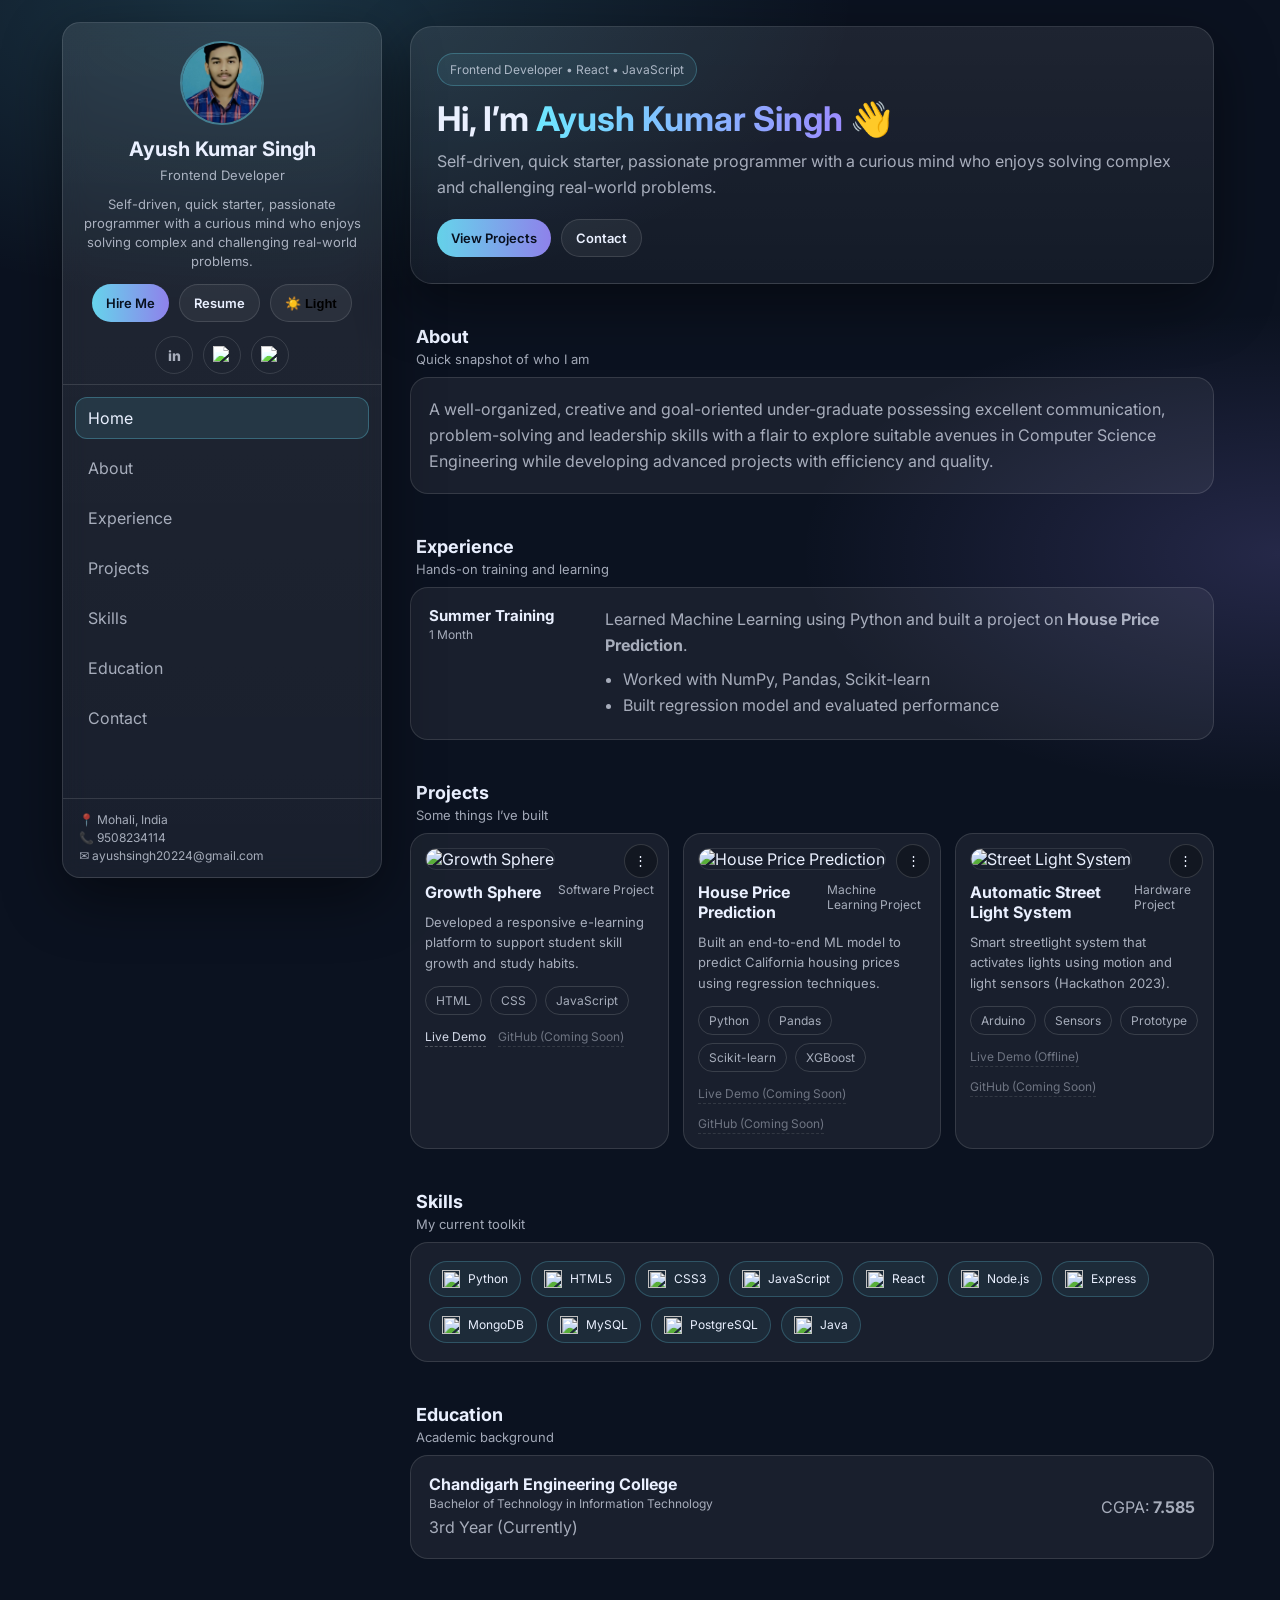
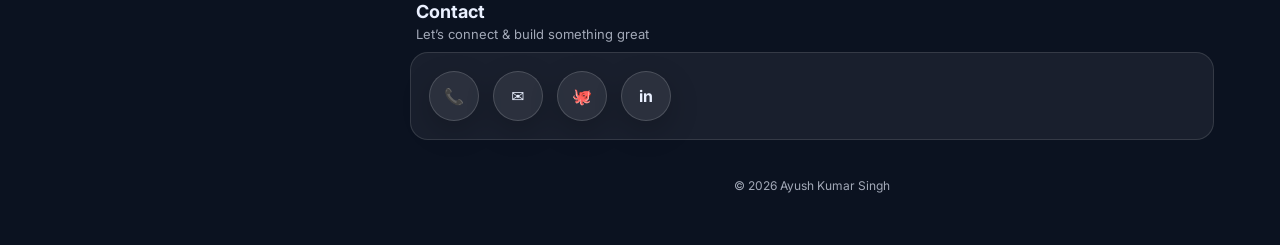
==== index.html @ 9d60606b "updated index.html" ====
<!DOCTYPE html>
<html lang="en">
<head>
  <meta charset="UTF-8" />
  <meta name="viewport" content="width=device-width, initial-scale=1.0" />
  <title>Ayush Kumar Singh | Frontend Developer</title>

  <link rel="preconnect" href="https://fonts.googleapis.com">
  <link rel="preconnect" href="https://fonts.gstatic.com" crossorigin>
  <link href="https://fonts.googleapis.com/css2?family=Inter:wght@300;400;500;600;700&display=swap" rel="stylesheet">

  <link rel="stylesheet" href="style.css" />
</head>

<body>
  <header class="mobile-header">
    <div class="mobile-left">
      <div class="mobile-avatar"></div>
      <div class="mobile-title">
        <h3>Ayush Kumar Singh</h3>
        <p>Frontend Developer</p>
      </div>
    </div>
    <button class="menu-btn" id="menuBtn">☰</button>
  </header>

  <div class="layout">
    <aside class="sidebar" id="sidebar">
      <div class="sidebar-top">
        <div class="avatar-wrap">
          <img src="assets/profile.png" alt="Ayush" class="avatar"
            onerror="this.style.display='none'; document.querySelector('.avatar-fallback').style.display='flex';" />
          <div class="avatar-fallback">AK</div>
        </div>

        <h1 class="name">Ayush Kumar Singh</h1>
        <p class="role">Frontend Developer</p>

        <p class="intro">
          Self-driven, quick starter, passionate programmer with a curious mind who enjoys solving
          complex and challenging real-world problems.
        </p>

        <div class="btn-row">
          <a class="btn primary" href="#contact">Hire Me</a>
          <a class="btn ghost" href="assets/resume.pdf" target="_blank">Resume</a>
          <button class="btn ghost" id="themeToggle" type="button">🌙 Dark</button>
        </div>

        <div class="socials">
          <a href="https://www.linkedin.com/in/ayush-kumar-singh-a9176a29b/" target="_blank" class="social icon" title="LinkedIn">
            in
          </a>
          <a href="https://github.com/Ayush-Kumar-Singh-a" target="_blank" class="social icon" title="GitHub">
            <img src="https://cdn.simpleicons.org/github" alt="GitHub">
          </a>
          <a href="https://leetcode.com/u/PcvO9Ce8J3/" target="_blank" class="social icon" title="LeetCode">
            <img src="https://cdn.simpleicons.org/leetcode" alt="LeetCode">
          </a>
        </div>
      </div>

      <nav class="nav">
        <a href="#home" class="nav-link active">Home</a>
        <a href="#about" class="nav-link">About</a>
        <a href="#experience" class="nav-link">Experience</a>
        <a href="#projects" class="nav-link">Projects</a>
        <a href="#skills" class="nav-link">Skills</a>
        <a href="#education" class="nav-link">Education</a>
        <a href="#contact" class="nav-link">Contact</a>

      </nav>

      <div class="sidebar-bottom">
        <p class="small">
          📍 Mohali, India<br />
          📞 9508234114<br />
          ✉️ ayushsingh20224@gmail.com
        </p>
      </div>
    </aside>

    <main class="main">

      <section class="section hero" id="home">
        <div class="hero-card reveal">
          <p class="chip">Frontend Developer • React • JavaScript</p>
          <h2>
            Hi, I’m <span>Ayush Kumar Singh</span> 👋
          </h2>

          <p class="hero-text">
            Self-driven, quick starter, passionate programmer with a curious mind who enjoys solving
            complex and challenging real-world problems.
          </p>

          <div class="hero-actions">
            <a class="btn primary" href="#projects">View Projects</a>
            <a class="btn ghost" href="#contact">Contact</a>
          </div>
        </div>
      </section>

      <section class="section" id="about">
        <div class="section-head">
          <h3>About</h3>
          <p>Quick snapshot of who I am</p>
        </div>

        <div class="card">
          <p>
            A well-organized, creative and goal-oriented under-graduate possessing excellent
            communication, problem-solving and leadership skills with a flair to explore suitable avenues in
            Computer Science Engineering while developing advanced projects with efficiency and quality.
          </p>
        </div>
      </section>

      <section class="section" id="experience">
        <div class="section-head">
          <h3>Experience</h3>
          <p>Hands-on training and learning</p>
        </div>

        <div class="card timeline">
          <div class="timeline-item">
            <div class="timeline-left">
              <h4>Summer Training</h4>
              <p class="muted">1 Month</p>
            </div>
            <div class="timeline-right">
              <p>
                Learned Machine Learning using Python and built a project on
                <b>House Price Prediction</b>.
              </p>
              <ul>
                <li>Worked with NumPy, Pandas, Scikit-learn</li>
                <li>Built regression model and evaluated performance</li>
              </ul>
            </div>
          </div>
        </div>
      </section>

      <section class="section" id="projects">
        <div class="section-head">
          <h3>Projects</h3>
          <p>Some things I’ve built</p>
        </div>

        <div class="grid">

          <div class="project-card" onclick="openProjectModal(0)">
            <img class="project-img" src="https://images.unsplash.com/photo-1522202176988-66273c2fd55f?auto=format&fit=crop&w=1400&q=60" alt="Growth Sphere">

            <div class="project-top">
              <h4>Growth Sphere</h4>
              <p class="muted">Software Project</p>
            </div>

            <p class="desc">
              Developed a responsive e-learning platform to support student skill growth and study habits.
            </p>

            <div class="tags">
              <span class="tag">HTML</span>
              <span class="tag">CSS</span>
              <span class="tag">JavaScript</span>
            </div>

            <div class="project-links">
              <a class="link" href="https://fluffy-starlight-59cfc6.netlify.app/" target="_blank" onclick="event.stopPropagation()">Live Demo</a>
              <span class="link disabled">GitHub (Coming Soon)</span>
            </div>

            <button class="dots-btn" onclick="event.stopPropagation(); openProjectModal(0)">⋮</button>
          </div>

          <div class="project-card" onclick="openProjectModal(1)">
            <img class="project-img" src="https://images.unsplash.com/photo-1555949963-aa79dcee981c?auto=format&fit=crop&w=1400&q=60" alt="House Price Prediction">

            <div class="project-top">
              <h4>House Price Prediction</h4>
              <p class="muted">Machine Learning Project</p>
            </div>

            <p class="desc">
              Built an end-to-end ML model to predict California housing prices using regression techniques.
            </p>

            <div class="tags">
              <span class="tag">Python</span>
              <span class="tag">Pandas</span>
              <span class="tag">Scikit-learn</span>
              <span class="tag">XGBoost</span>
            </div>

            <div class="project-links">
              <span class="link disabled">Live Demo (Coming Soon)</span>
              <span class="link disabled">GitHub (Coming Soon)</span>
            </div>

            <button class="dots-btn" onclick="event.stopPropagation(); openProjectModal(1)">⋮</button>
          </div>

          <div class="project-card" onclick="openProjectModal(2)">
            <img class="project-img" src="https://images.unsplash.com/photo-1518770660439-4636190af475?auto=format&fit=crop&w=1400&q=60" alt="Street Light System">

            <div class="project-top">
              <h4>Automatic Street Light System</h4>
              <p class="muted">Hardware Project</p>
            </div>

            <p class="desc">
              Smart streetlight system that activates lights using motion and light sensors (Hackathon 2023).
            </p>

            <div class="tags">
              <span class="tag">Arduino</span>
              <span class="tag">Sensors</span>
              <span class="tag">Prototype</span>
            </div>

            <div class="project-links">
              <span class="link disabled">Live Demo (Offline)</span>
              <span class="link disabled">GitHub (Coming Soon)</span>
            </div>

            <button class="dots-btn" onclick="event.stopPropagation(); openProjectModal(2)">⋮</button>
          </div>

        </div>
      </section>

      <section class="section" id="skills">
        <div class="section-head">
          <h3>Skills</h3>
          <p>My current toolkit</p>
        </div>

        <div class="card">
          <div class="skills">
            <span class="skill"><img src="https://cdn.simpleicons.org/python" alt=""> Python</span>
            <span class="skill"><img src="https://cdn.simpleicons.org/html5" alt=""> HTML5</span>
            <span class="skill"><img src="https://cdn.simpleicons.org/css3" alt=""> CSS3</span>
            <span class="skill"><img src="https://cdn.simpleicons.org/javascript" alt=""> JavaScript</span>
            <span class="skill"><img src="https://cdn.simpleicons.org/react" alt=""> React</span>
            <span class="skill"><img src="https://cdn.simpleicons.org/nodedotjs" alt=""> Node.js</span>
            <span class="skill"><img src="https://cdn.simpleicons.org/express" alt=""> Express</span>
            <span class="skill"><img src="https://cdn.simpleicons.org/mongodb" alt=""> MongoDB</span>
            <span class="skill"><img src="https://cdn.simpleicons.org/mysql" alt=""> MySQL</span>
            <span class="skill"><img src="https://cdn.simpleicons.org/postgresql" alt=""> PostgreSQL</span>
            <span class="skill"><img src="https://cdn.simpleicons.org/openjdk" alt=""> Java</span>
          </div>
        </div>
      </section>

      <section class="section" id="education">
        <div class="section-head">
          <h3>Education</h3>
          <p>Academic background</p>
        </div>

        <div class="card edu">
          <div>
            <h4>Chandigarh Engineering College</h4>
            <p class="muted">Bachelor of Technology in Information Technology</p>
            <p>3rd Year (Currently)</p>
          </div>
          <div class="edu-right">
            <p class="cgpa">CGPA: <b>7.585</b></p>
          </div>
        </div>
      </section>

      <section class="section" id="contact">
        <div class="section-head">
          <h3>Contact</h3>
          <p>Let’s connect & build something great</p>
        </div>

        <div class="card">
          <div class="contact-icons">
            <a class="contact-icon" href="tel:9508234114">
              📞 <span class="tip">Call Ayush</span>
            </a>

            <a class="contact-icon" href="mailto:ayushsingh20224@gmail.com">
              ✉️ <span class="tip">Mail Ayush</span>
            </a>

            <a class="contact-icon" href="https://github.com/Ayush-Kumar-Singh-a" target="_blank">
              🐙 <span class="tip">GitHub</span>
            </a>

            <a class="contact-icon" href="https://www.linkedin.com/in/ayush-kumar-singh-a9176a29b/" target="_blank">
              in <span class="tip">LinkedIn</span>
            </a>
          </div>
        </div>
      </section>


      <footer class="footer">
        <p>© <span id="year"></span> Ayush Kumar Singh </p>
      </footer>
    </main>
  </div>

  <div class="modal-backdrop" id="modalBackdrop" onclick="closeProjectModal()">
    <div class="modal-box" onclick="event.stopPropagation()">
      <button class="modal-close" onclick="closeProjectModal()">✕</button>
      <h2 id="modalTitle">Project</h2>
      <p id="modalDesc"></p>

      <div class="modal-links">
        <a class="btn primary" id="modalLive" target="_blank">Live</a>
        <a class="btn ghost" id="modalGit" target="_blank">GitHub</a>
      </div>
    </div>
  </div>

  <div class="overlay" id="overlay"></div>

  <script src="script.js"></script>
</body>
</html>
---- style.css ----
:root{
  --bg: #0b1220;
  --card: rgba(255, 255, 255, 0.06);
  --card2: rgba(255, 255, 255, 0.09);
  --text: #eaf0ff;
  --muted: rgba(234, 240, 255, 0.68);
  --accent: #6ee7ff;
  --accent2: #9b8cff;
  --border: rgba(255, 255, 255, 0.12);
  --shadow: 0 20px 60px rgba(0,0,0,0.45);
  --radius: 18px;
}

*{ margin:0; padding:0; box-sizing:border-box; }
html{ scroll-behavior:smooth; }
body{
  font-family: "Inter", system-ui, -apple-system, Segoe UI, Roboto, Arial;
  background: radial-gradient(1000px 500px at 20% 0%, rgba(110,231,255,0.16), transparent 60%),
              radial-gradient(800px 400px at 100% 30%, rgba(155,140,255,0.18), transparent 60%),
              var(--bg);
  color: var(--text);
  min-height: 100vh;
  overflow-x: hidden;
}

a{ color: inherit; text-decoration:none; }
ul{ padding-left: 18px; margin-top: 10px; }
li{ margin: 6px 0; color: var(--muted); }

.layout{
  display:flex;
  gap: 24px;
  padding: 22px;
  max-width: 1200px;
  margin: 0 auto;
}

/* Sidebar */
.sidebar{
  width: 320px;
  position: sticky;
  top: 22px;
  height: calc(100vh - 44px);
  border: 1px solid var(--border);
  background: linear-gradient(180deg, var(--card2), var(--card));
  backdrop-filter: blur(12px);
  border-radius: var(--radius);
  box-shadow: var(--shadow);
  display:flex;
  flex-direction: column;
  overflow: hidden;
}

.sidebar-top{
  padding: 18px 18px 10px;
  border-bottom: 1px solid var(--border);
  flex-shrink: 0;
}

.avatar-wrap{
  display:flex;
  align-items:center;
  justify-content:center;
  margin-bottom: 12px;
}

.avatar{
  width: 84px;
  height: 84px;
  border-radius: 999px;
  object-fit: cover;
  border: 2px solid rgba(110,231,255,0.4);
}

.avatar-fallback{
  width: 84px;
  height: 84px;
  border-radius: 999px;
  background: rgba(110,231,255,0.14);
  border: 2px solid rgba(110,231,255,0.35);
  display:none;
  align-items:center;
  justify-content:center;
  font-weight:700;
  letter-spacing:1px;
}

.name{
  font-size: 20px;
  text-align:center;
  margin-top: 6px;
}

.role{
  text-align:center;
  margin-top: 6px;
  color: var(--muted);
  font-size: 13px;
}

.intro{
  margin-top: 12px;
  color: var(--muted);
  font-size: 13px;
  line-height: 1.45;
  text-align:center;
}

.btn-row{
  display:flex;
  gap: 10px;
  margin-top: 14px;
  justify-content:center;
}

.btn{
  padding: 10px 14px;
  border-radius: 999px;
  border: 1px solid var(--border);
  font-size: 13px;
  font-weight: 600;
  transition: 0.25s ease;
  display: inline-flex;
  align-items: center;
  justify-content: center;
}

.btn.primary{
  background: linear-gradient(90deg, rgba(110,231,255,0.9), rgba(155,140,255,0.9));
  color: #08101f;
  border: none;
}

.btn.ghost{
  background: rgba(255,255,255,0.06);
}

.btn:hover{
  transform: translateY(-2px);
  filter: brightness(1.04);
}

.socials{
  display:flex;
  gap: 10px;
  justify-content:center;
  margin-top: 14px;
  flex-wrap: wrap;
}

.social{
  padding: 6px 10px;
  border: 1px solid var(--border);
  border-radius: 999px;
  font-size: 12px;
  color: var(--muted);
}

.social.icon{
  width: 38px;
  height: 38px;
  padding: 0;
  display:flex;
  align-items:center;
  justify-content:center;
}

.social.icon img{
  width: 18px;
  height: 18px;
  filter: brightness(1.2);
}

/* ✅ Sidebar nav scroll */
.nav{
  padding: 12px;
  display:flex;
  flex-direction: column;
  gap: 8px;
  overflow-y: auto;
  flex: 1;
}

.nav::-webkit-scrollbar{ width: 6px; }
.nav::-webkit-scrollbar-thumb{
  background: rgba(255,255,255,0.12);
  border-radius: 10px;
}

.nav-link{
  padding: 10px 12px;
  border-radius: 12px;
  color: var(--muted);
  border: 1px solid transparent;
  transition: 0.25s ease;
}

.nav-link:hover{
  background: rgba(255,255,255,0.06);
  border-color: rgba(255,255,255,0.10);
  color: var(--text);
}

.nav-link.active{
  background: rgba(110,231,255,0.10);
  border-color: rgba(110,231,255,0.28);
  color: var(--text);
}

.sidebar-bottom{
  padding: 12px 16px;
  border-top: 1px solid var(--border);
  flex-shrink: 0;
}

.small{
  font-size: 12px;
  color: var(--muted);
  line-height: 1.5;
}

.main{
  flex: 1;
  display:flex;
  flex-direction: column;
  gap: 16px;
}

.section{
  padding: 4px;
}

/* Hero */
.hero-card{
  border: 1px solid var(--border);
  background: linear-gradient(180deg, rgba(255,255,255,0.08), rgba(255,255,255,0.04));
  border-radius: 22px;
  padding: 26px;
  box-shadow: var(--shadow);
}

.chip{
  display:inline-flex;
  padding: 8px 12px;
  border-radius: 999px;
  border: 1px solid rgba(110,231,255,0.25);
  background: rgba(110,231,255,0.08);
  color: var(--muted);
  font-size: 12px;
}

.hero-card h2{
  margin-top: 14px;
  font-size: 34px;
  line-height: 1.1;
}

.hero-card h2 span{
  background: linear-gradient(90deg, var(--accent), var(--accent2));
  -webkit-background-clip: text;
  background-clip: text;
  color: transparent;
}

.hero-text{
  margin-top: 12px;
  color: var(--muted);
  line-height: 1.6;
  max-width: 760px;
}

.hero-actions{
  display:flex;
  gap: 10px;
  margin-top: 18px;
  flex-wrap: wrap;
}

/* Section head */
.section-head{
  margin: 18px 6px 10px;
}

.section-head h3{
  font-size: 18px;
}

.section-head p{
  margin-top: 4px;
  color: var(--muted);
  font-size: 13px;
}

.card{
  border: 1px solid var(--border);
  background: rgba(255,255,255,0.06);
  border-radius: var(--radius);
  padding: 18px;
}

.card p{
  color: var(--muted);
  line-height: 1.65;
}

/* Experience */
.timeline-item{
  display:flex;
  gap: 16px;
}

.timeline-left{
  min-width: 160px;
}

.timeline-left h4{
  font-size: 15px;
}

.timeline-right p{
  color: var(--muted);
}

/* Projects */
.grid{
  display:grid;
  grid-template-columns: repeat(3, 1fr);
  gap: 14px;
}

.project-card{
  border: 1px solid var(--border);
  background: rgba(255,255,255,0.06);
  border-radius: var(--radius);
  padding: 14px;
  transition: 0.25s ease;
  cursor: pointer;
  position: relative;
}

.project-card:hover{
  transform: translateY(-4px);
  background: rgba(255,255,255,0.08);
}

.project-img{
  width: 100%;
  height: 150px;
  object-fit: cover;
  border-radius: 14px;
  margin-bottom: 12px;
  border: 1px solid rgba(255,255,255,0.10);
}

.project-top{
  display:flex;
  justify-content: space-between;
  align-items: flex-start;
  gap: 12px;
}

.project-card h4{
  font-size: 16px;
}

.muted{
  color: var(--muted);
  font-size: 12px;
}

.desc{
  margin-top: 10px;
  color: var(--muted);
  line-height: 1.6;
  font-size: 13px;
}

.tags{
  display:flex;
  flex-wrap: wrap;
  gap: 8px;
  margin-top: 12px;
}

.tag{
  padding: 6px 10px;
  border-radius: 999px;
  border: 1px solid rgba(255,255,255,0.14);
  font-size: 12px;
  color: var(--muted);
}

.project-links{
  margin-top: 14px;
  display:flex;
  gap: 12px;
  flex-wrap: wrap;
}

.link{
  font-size: 12px;
  color: var(--text);
  opacity: 0.9;
  border-bottom: 1px dashed rgba(255,255,255,0.25);
  padding-bottom: 2px;
}

.link.disabled{
  color: rgba(234,240,255,0.45);
  border-bottom: 1px dashed rgba(255,255,255,0.12);
  cursor: not-allowed;
}

.dots-btn{
  position: absolute;
  top: 10px;
  right: 10px;
  width: 34px;
  height: 34px;
  border-radius: 999px;
  border: 1px solid rgba(255,255,255,0.14);
  background: rgba(0,0,0,0.25);
  color: var(--text);
  cursor: pointer;
  display:flex;
  align-items:center;
  justify-content:center;
}

/* Skills */
.skills{
  display:flex;
  flex-wrap: wrap;
  gap: 10px;
}

.skill{
  padding: 8px 12px;
  border-radius: 999px;
  border: 1px solid rgba(110,231,255,0.22);
  background: rgba(110,231,255,0.06);
  color: var(--text);
  font-size: 12px;
  display:inline-flex;
  align-items:center;
  gap: 8px;
}

.skill img{
  width: 18px;
  height: 18px;
}

/* Education */
.edu{
  display:flex;
  justify-content: space-between;
  gap: 16px;
  align-items:center;
}

.cgpa{
  color: var(--muted);
}

/* Contact tooltips */
.contact-icons{
  display:flex;
  gap: 14px;
  flex-wrap: wrap;
}

.contact-icon{
  width: 50px;
  height: 50px;
  border-radius: 999px;
  border: 1px solid rgba(255,255,255,0.16);
  background: rgba(255,255,255,0.08);
  display:flex;
  align-items:center;
  justify-content:center;
  position: relative;
  box-shadow: 0 10px 30px rgba(0,0,0,0.20);
  transition: 0.25s ease;
  font-weight: 700;
}

.contact-icon:hover{
  transform: translateY(-4px);
}

.tip{
  position:absolute;
  bottom: -38px;
  left: 50%;
  transform: translateX(-50%);
  background: rgba(0,0,0,0.8);
  color: #fff;
  font-size: 12px;
  padding: 6px 10px;
  border-radius: 999px;
  opacity: 0;
  pointer-events:none;
  transition: 0.25s ease;
  white-space: nowrap;
}

.contact-icon:hover .tip{
  opacity: 1;
}

.footer{
  padding: 18px 6px 30px;
  text-align:center;
  color: var(--muted);
  font-size: 12px;
}

/* Modal */
.modal-backdrop{
  position: fixed;
  inset: 0;
  background: rgba(0,0,0,0.55);
  display:none;
  align-items: center;
  justify-content: center;
  z-index: 999;
}

.modal-backdrop.show{
  display:flex;
}

.modal-box{
  width: min(520px, 92vw);
  background: rgba(255,255,255,0.97);
  border-radius: 12px;
  padding: 22px;
  position: relative;
  animation: pop 0.22s ease;
  color: #111;
}

@keyframes pop{
  from{ transform: translateY(14px) scale(0.98); opacity: 0; }
  to{ transform: translateY(0) scale(1); opacity: 1; }
}

.modal-close{
  position:absolute;
  top: 10px;
  right: 10px;
  border:none;
  background: transparent;
  font-size: 20px;
  cursor:pointer;
}

.modal-links{
  margin-top: 14px;
  display:flex;
  gap: 10px;
}

/* Mobile */
.overlay{ display:none; }
.mobile-header{ display:none; }

.menu-btn{
  background: rgba(255,255,255,0.08);
  border: 1px solid var(--border);
  color: var(--text);
  padding: 10px 12px;
  border-radius: 12px;
  font-size: 16px;
}

@media (max-width: 980px){
  .grid{
    grid-template-columns: 1fr;
  }
}

@media (max-width: 860px){
  .layout{
    padding-top: 72px;
  }

  .mobile-header{
    position: fixed;
    top: 14px;
    left: 14px;
    right: 14px;
    z-index: 50;
    display:flex;
    justify-content: space-between;
    align-items:center;
    padding: 12px 12px;
    border: 1px solid var(--border);
    border-radius: 16px;
    background: rgba(255,255,255,0.08);
    backdrop-filter: blur(12px);
    box-shadow: var(--shadow);
  }

  .mobile-left{
    display:flex;
    gap: 10px;
    align-items:center;
  }

  .mobile-avatar{
    width: 36px;
    height: 36px;
    border-radius: 999px;
    background: rgba(110,231,255,0.14);
    border: 1px solid rgba(110,231,255,0.24);
  }

  .mobile-title h3{
    font-size: 14px;
    line-height: 1.1;
  }

  .mobile-title p{
    font-size: 11px;
    color: var(--muted);
    margin-top: 2px;
  }

  .sidebar{
    position: fixed;
    left: 14px;
    top: 72px;
    height: calc(100vh - 86px);
    width: min(360px, calc(100vw - 28px));
    transform: translateX(-120%);
    transition: 0.3s ease;
    z-index: 60;
  }

  .sidebar.open{
    transform: translateX(0);
  }

  .overlay{
    position: fixed;
    inset: 0;
    background: rgba(0,0,0,0.55);
    display:none;
    z-index: 55;
  }

  .overlay.show{
    display:block;
  }
}
/* =========================
   LIGHT THEME OVERRIDE
   ========================= */

/* :root{
  --bg: #f5f7fb;
  --card: rgba(0, 0, 0, 0.03);
  --card2: rgba(0, 0, 0, 0.05);
  --text: #0b1220;
  --muted: rgba(11, 18, 32, 0.65);
  --border: rgba(0, 0, 0, 0.10);
  --shadow: 0 20px 50px rgba(0,0,0,0.10);
}

body{
  background: radial-gradient(1000px 500px at 20% 0%, rgba(110,231,255,0.20), transparent 60%),
              radial-gradient(800px 400px at 100% 30%, rgba(155,140,255,0.18), transparent 60%),
              var(--bg);
}

.sidebar,
.card,
.project-card,
.hero-card{
  background: rgba(255,255,255,0.85);
  backdrop-filter: blur(10px);
}

.social.icon img,
.skill img{
  filter: none;
}

.dots-btn{
  background: rgba(255,255,255,0.75);
  color: var(--text);
} */
.social.icon{
  font-weight: 800;
  font-size: 14px;
}
/* =========================
   THEME TOGGLE (Light Mode)
   ========================= */

body.light{
  --bg: #f5f7fb;
  --card: rgba(0, 0, 0, 0.03);
  --card2: rgba(0, 0, 0, 0.05);
  --text: #0b1220;
  --muted: rgba(11, 18, 32, 0.65);
  --border: rgba(0, 0, 0, 0.10);
  --shadow: 0 20px 50px rgba(0,0,0,0.10);
}

body.light{
  background: radial-gradient(1000px 500px at 20% 0%, rgba(110,231,255,0.20), transparent 60%),
              radial-gradient(800px 400px at 100% 30%, rgba(155,140,255,0.18), transparent 60%),
              var(--bg);
}

body.light .sidebar,
body.light .card,
body.light .project-card,
body.light .hero-card{
  background: rgba(255,255,255,0.90);
  backdrop-filter: blur(10px);
}

body.light .dots-btn{
  background: rgba(255,255,255,0.75);
  color: var(--text);
}

body.light .social.icon img,
body.light .skill img{
  filter: none;
}
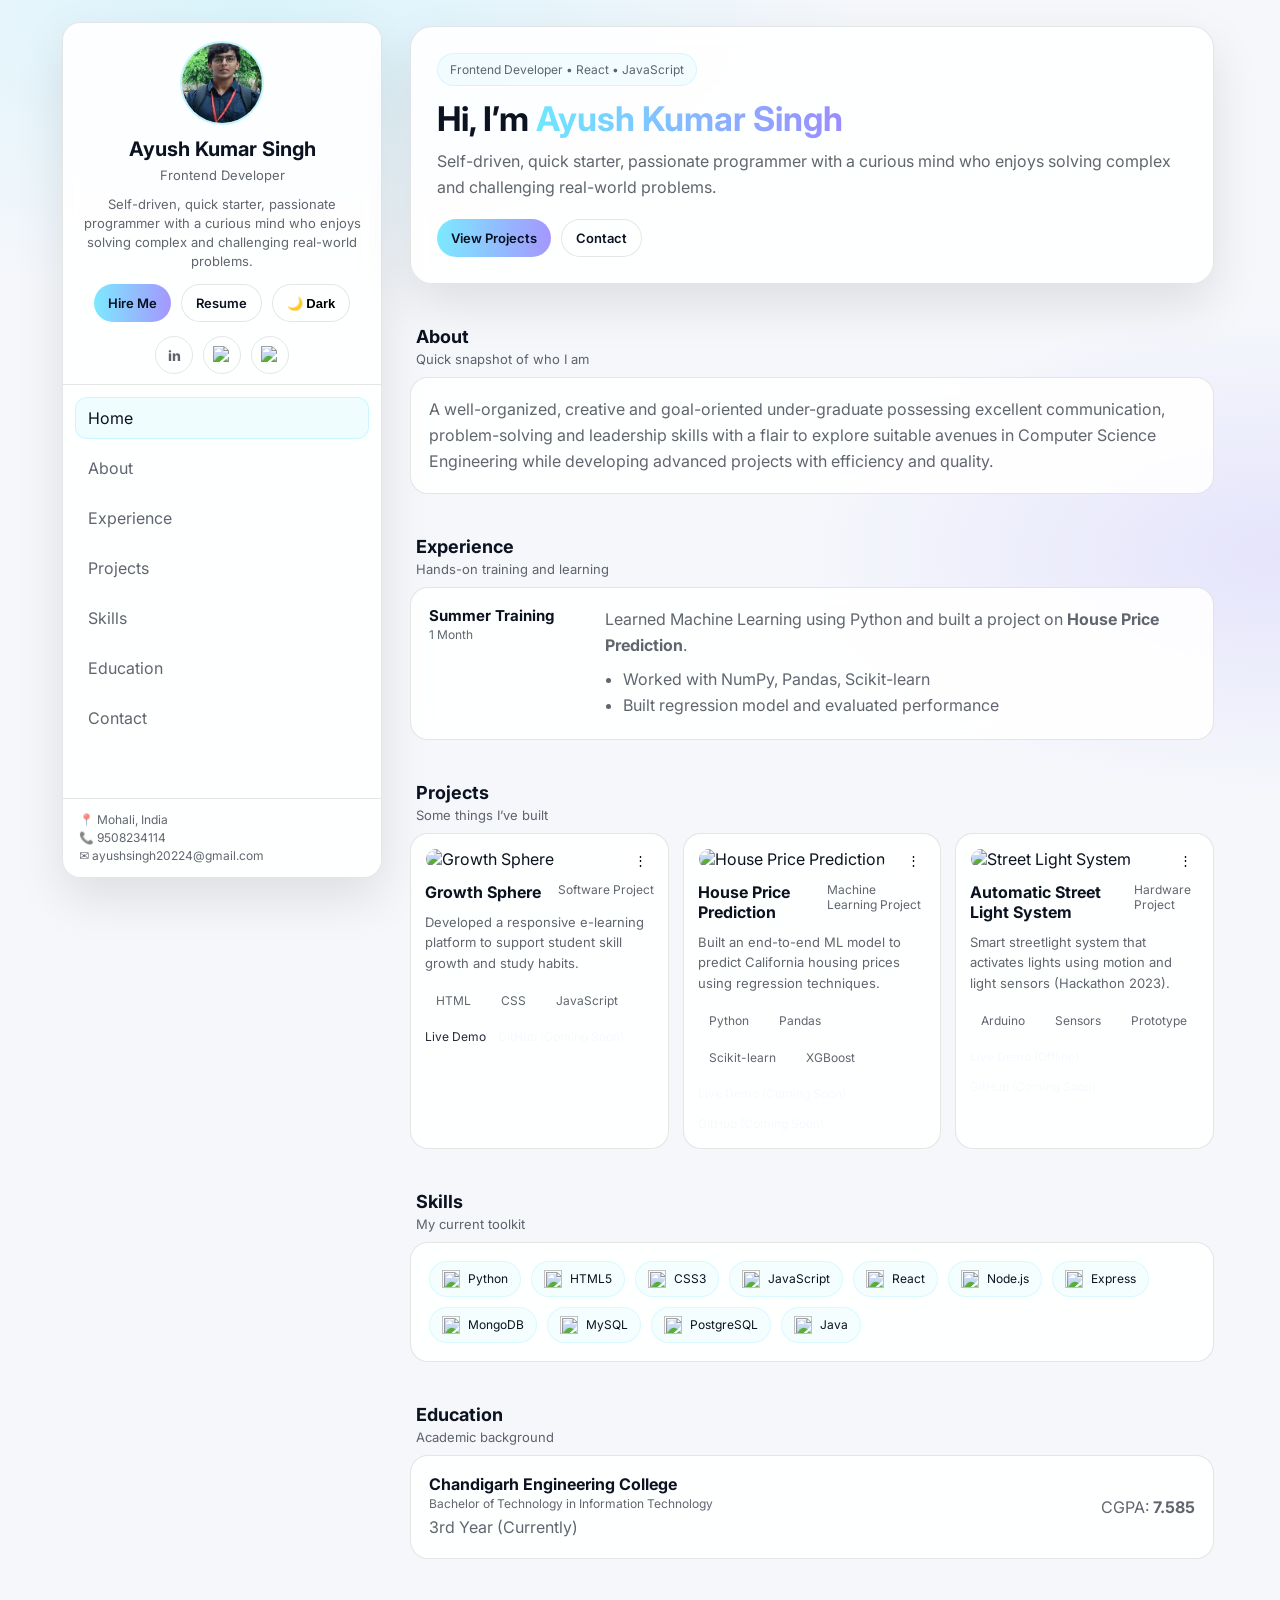
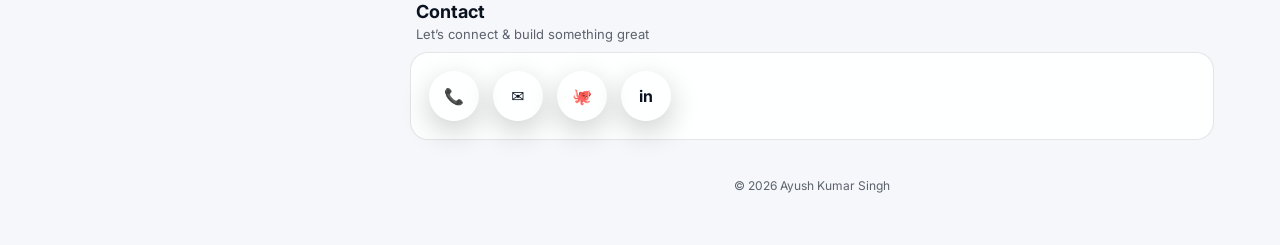
==== commit 5ca66166: "Refactor hero and card sections in index.html" ====
--- a/index.html
+++ b/index.html
@@ -83,10 +83,10 @@
     <main class="main">
 
       <section class="section hero" id="home">
-        <div class="hero-card reveal">
+        <div class="hero-card reveal-item">
           <p class="chip">Frontend Developer • React • JavaScript</p>
           <h2>
-            Hi, I’m <span>Ayush Kumar Singh</span> 👋
+            Hi, I’m <span>Ayush Kumar Singh</span>
           </h2>
 
           <p class="hero-text">
@@ -107,7 +107,7 @@
           <p>Quick snapshot of who I am</p>
         </div>
 
-        <div class="card">
+        <div class="card reveal-item">
           <p>
             A well-organized, creative and goal-oriented under-graduate possessing excellent
             communication, problem-solving and leadership skills with a flair to explore suitable avenues in
@@ -150,7 +150,7 @@
 
         <div class="grid">
 
-          <div class="project-card" onclick="openProjectModal(0)">
+          <div class="project-card reveal-item" onclick="openProjectModal(0)">
             <img class="project-img" src="https://images.unsplash.com/photo-1522202176988-66273c2fd55f?auto=format&fit=crop&w=1400&q=60" alt="Growth Sphere">
 
             <div class="project-top">
--- a/style.css
+++ b/style.css
@@ -35,7 +35,6 @@
   margin: 0 auto;
 }
 
-/* Sidebar */
 .sidebar{
   width: 320px;
   position: sticky;
@@ -171,7 +170,6 @@
   filter: brightness(1.2);
 }
 
-/* ✅ Sidebar nav scroll */
 .nav{
   padding: 12px;
   display:flex;
@@ -230,7 +228,6 @@
   padding: 4px;
 }
 
-/* Hero */
 .hero-card{
   border: 1px solid var(--border);
   background: linear-gradient(180deg, rgba(255,255,255,0.08), rgba(255,255,255,0.04));
@@ -276,7 +273,6 @@
   flex-wrap: wrap;
 }
 
-/* Section head */
 .section-head{
   margin: 18px 6px 10px;
 }
@@ -303,7 +299,6 @@
   line-height: 1.65;
 }
 
-/* Experience */
 .timeline-item{
   display:flex;
   gap: 16px;
@@ -321,7 +316,6 @@
   color: var(--muted);
 }
 
-/* Projects */
 .grid{
   display:grid;
   grid-template-columns: repeat(3, 1fr);
@@ -427,7 +421,6 @@
   justify-content:center;
 }
 
-/* Skills */
 .skills{
   display:flex;
   flex-wrap: wrap;
@@ -451,7 +444,6 @@
   height: 18px;
 }
 
-/* Education */
 .edu{
   display:flex;
   justify-content: space-between;
@@ -463,7 +455,6 @@
   color: var(--muted);
 }
 
-/* Contact tooltips */
 .contact-icons{
   display:flex;
   gap: 14px;
@@ -516,7 +507,6 @@
   font-size: 12px;
 }
 
-/* Modal */
 .modal-backdrop{
   position: fixed;
   inset: 0;
@@ -562,7 +552,6 @@
   gap: 10px;
 }
 
-/* Mobile */
 .overlay{ display:none; }
 .mobile-header{ display:none; }
 
@@ -610,12 +599,15 @@
   }
 
   .mobile-avatar{
-    width: 36px;
-    height: 36px;
-    border-radius: 999px;
-    background: rgba(110,231,255,0.14);
-    border: 1px solid rgba(110,231,255,0.24);
-  }
+    width: 44px;
+    height: 44px;
+    border-radius: 50%;
+    background: url("assets/profile.png") center/cover no-repeat;
+    border: 2px solid rgba(255,255,255,0.18);
+    box-shadow: 0 10px 25px rgba(0,0,0,0.18);
+    flex-shrink: 0;
+  }
+
 
   .mobile-title h3{
     font-size: 14px;
@@ -655,50 +647,10 @@
     display:block;
   }
 }
-/* =========================
-   LIGHT THEME OVERRIDE
-   ========================= */
-
-/* :root{
-  --bg: #f5f7fb;
-  --card: rgba(0, 0, 0, 0.03);
-  --card2: rgba(0, 0, 0, 0.05);
-  --text: #0b1220;
-  --muted: rgba(11, 18, 32, 0.65);
-  --border: rgba(0, 0, 0, 0.10);
-  --shadow: 0 20px 50px rgba(0,0,0,0.10);
-}
-
-body{
-  background: radial-gradient(1000px 500px at 20% 0%, rgba(110,231,255,0.20), transparent 60%),
-              radial-gradient(800px 400px at 100% 30%, rgba(155,140,255,0.18), transparent 60%),
-              var(--bg);
-}
-
-.sidebar,
-.card,
-.project-card,
-.hero-card{
-  background: rgba(255,255,255,0.85);
-  backdrop-filter: blur(10px);
-}
-
-.social.icon img,
-.skill img{
-  filter: none;
-}
-
-.dots-btn{
-  background: rgba(255,255,255,0.75);
-  color: var(--text);
-} */
 .social.icon{
   font-weight: 800;
   font-size: 14px;
 }
-/* =========================
-   THEME TOGGLE (Light Mode)
-   ========================= */
 
 body.light{
   --bg: #f5f7fb;
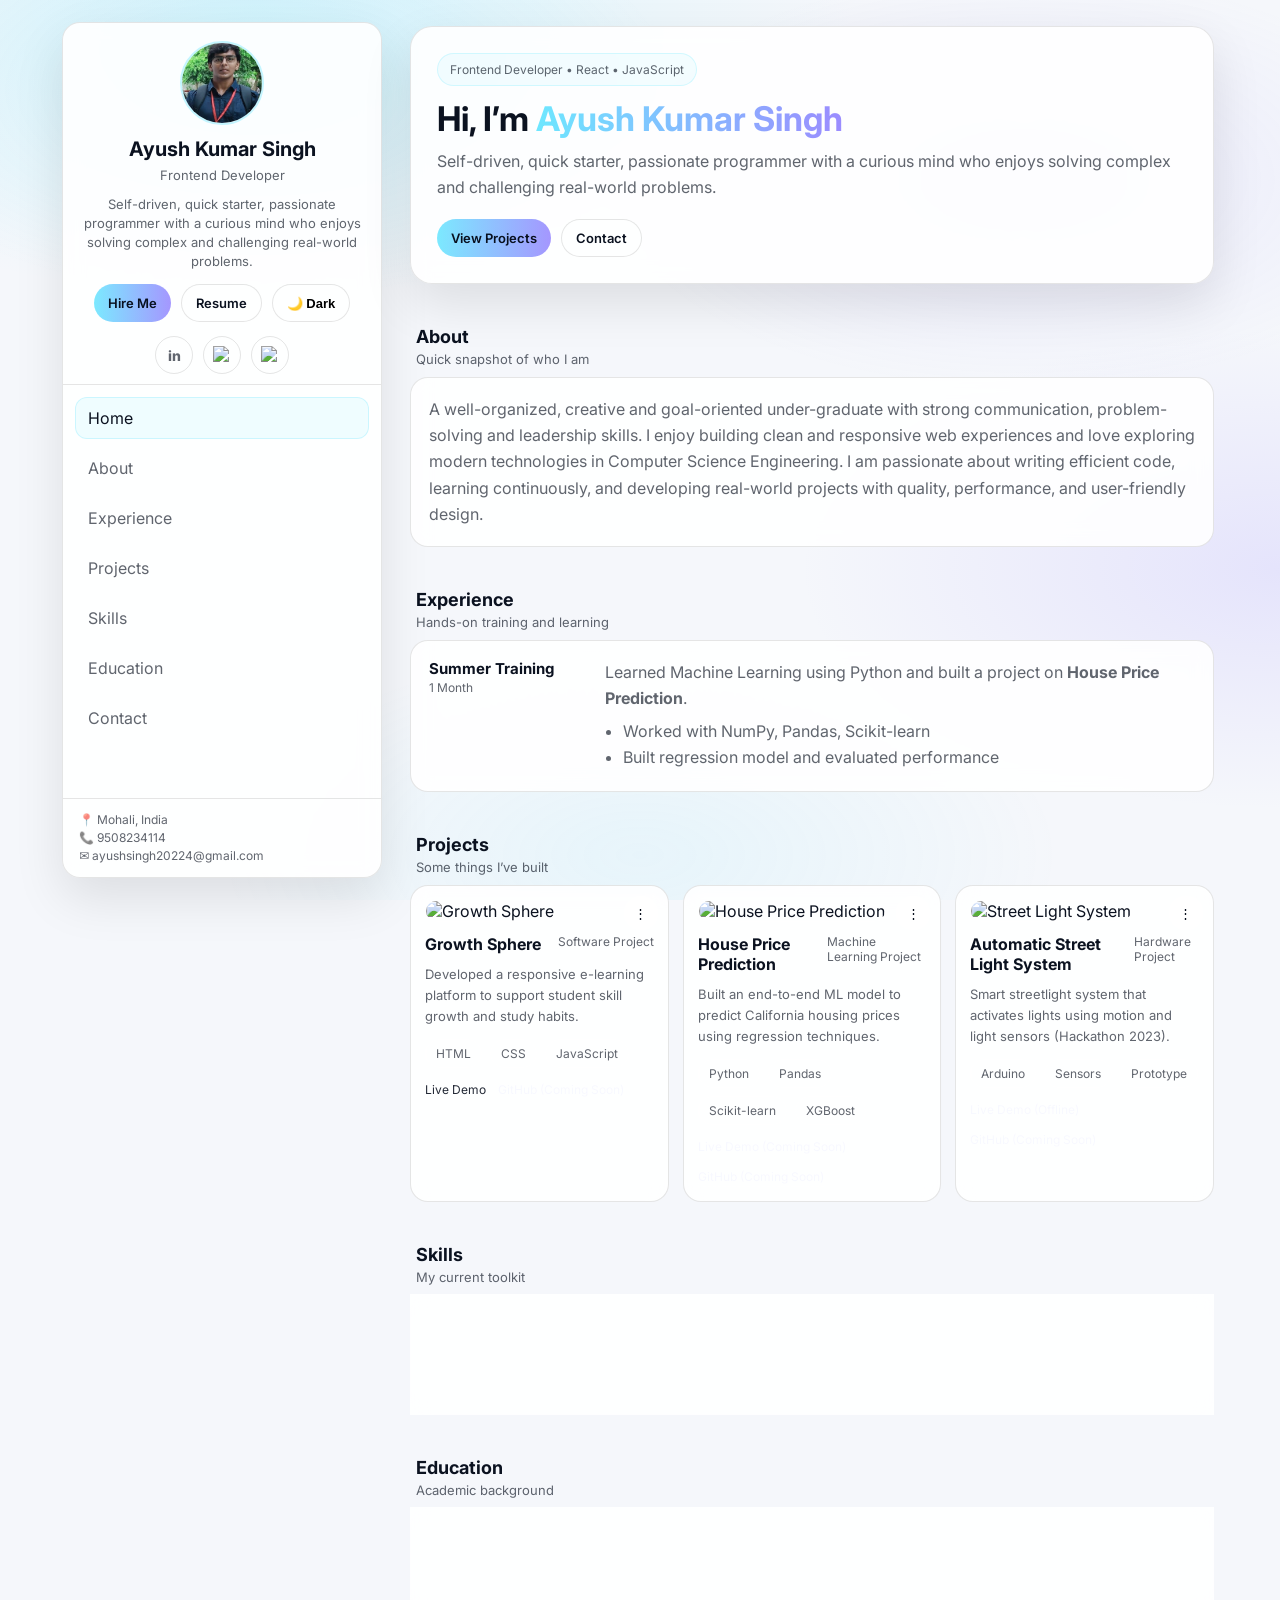
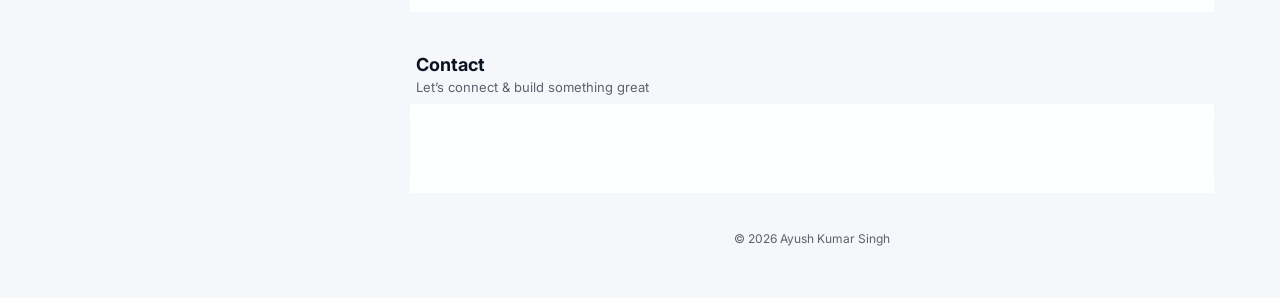
==== commit b97bea9b: "Update index.html Refined personal description to emphasize skills and interests in web development " ====
--- a/index.html
+++ b/index.html
@@ -109,9 +109,9 @@
 
         <div class="card reveal-item">
           <p>
-            A well-organized, creative and goal-oriented under-graduate possessing excellent
-            communication, problem-solving and leadership skills with a flair to explore suitable avenues in
-            Computer Science Engineering while developing advanced projects with efficiency and quality.
+            A well-organized, creative and goal-oriented under-graduate with strong communication, problem-solving and leadership skills. 
+            I enjoy building clean and responsive web experiences and love exploring modern technologies in Computer Science Engineering. 
+            I am passionate about writing efficient code, learning continuously, and developing real-world projects with quality, performance, and user-friendly design.
           </p>
         </div>
       </section>
--- a/style.css
+++ b/style.css
@@ -1,27 +1,31 @@
 :root{
-  --bg: #0b1220;
+  --bg: #070709;
   --card: rgba(255, 255, 255, 0.06);
-  --card2: rgba(255, 255, 255, 0.09);
+  --card2: rgba(255, 255, 255, 0.10);
   --text: #eaf0ff;
   --muted: rgba(234, 240, 255, 0.68);
   --accent: #6ee7ff;
   --accent2: #9b8cff;
   --border: rgba(255, 255, 255, 0.12);
-  --shadow: 0 20px 60px rgba(0,0,0,0.45);
+  --shadow: 0 20px 60px rgba(0,0,0,0.55);
   --radius: 18px;
 }
+
 
 *{ margin:0; padding:0; box-sizing:border-box; }
 html{ scroll-behavior:smooth; }
 body{
   font-family: "Inter", system-ui, -apple-system, Segoe UI, Roboto, Arial;
-  background: radial-gradient(1000px 500px at 20% 0%, rgba(110,231,255,0.16), transparent 60%),
-              radial-gradient(800px 400px at 100% 30%, rgba(155,140,255,0.18), transparent 60%),
-              var(--bg);
+  background:
+    radial-gradient(900px 450px at 15% 12%, rgba(255, 59, 59, 0.18), transparent 60%),
+    radial-gradient(900px 450px at 85% 22%, rgba(255, 122, 24, 0.10), transparent 60%),
+    radial-gradient(900px 450px at 50% 95%, rgba(255, 59, 59, 0.10), transparent 60%),
+    var(--bg);
   color: var(--text);
   min-height: 100vh;
   overflow-x: hidden;
 }
+
 
 a{ color: inherit; text-decoration:none; }
 ul{ padding-left: 18px; margin-top: 10px; }
@@ -607,6 +611,12 @@
     box-shadow: 0 10px 25px rgba(0,0,0,0.18);
     flex-shrink: 0;
   }
+  .mobile-avatar{
+    transition: transform 0.25s ease;
+  }
+  .mobile-avatar:active{
+    transform: scale(0.95);
+  }
 
 
   .mobile-title h3{
@@ -685,3 +695,45 @@
 body.light .skill img{
   filter: none;
 }
+
+.reveal-item{
+  opacity: 0;
+  transform: translateY(22px) scale(0.98);
+  transition: 0.7s ease;
+}
+.reveal-item.show{
+  opacity: 1;
+  transform: translateY(0) scale(1);
+}
+
+body::before{
+  content:"";
+  position: fixed;
+  inset: 0;
+  pointer-events: none;
+  background:
+    radial-gradient(700px 350px at 20% 10%, rgba(110,231,255,0.14), transparent 60%),
+    radial-gradient(700px 350px at 80% 20%, rgba(155,140,255,0.12), transparent 60%),
+    radial-gradient(700px 350px at 50% 95%, rgba(110,231,255,0.10), transparent 60%);
+  opacity: 1;
+  z-index: -2;
+}
+body::after{
+  content:"";
+  position: fixed;
+  inset: 0;
+  pointer-events: none;
+  background-image:
+    linear-gradient(rgba(255,255,255,0.06) 1px, transparent 1px),
+    linear-gradient(90deg, rgba(255,255,255,0.06) 1px, transparent 1px);
+  background-size: 60px 60px;
+  opacity: 0.12;
+  z-index: -1;
+}
+
+.sidebar,
+.card,
+.project-card,
+.hero-card{
+  background: linear-gradient(180deg, rgba(255,255,255,0.08), rgba(255,255,255,0.05));
+}
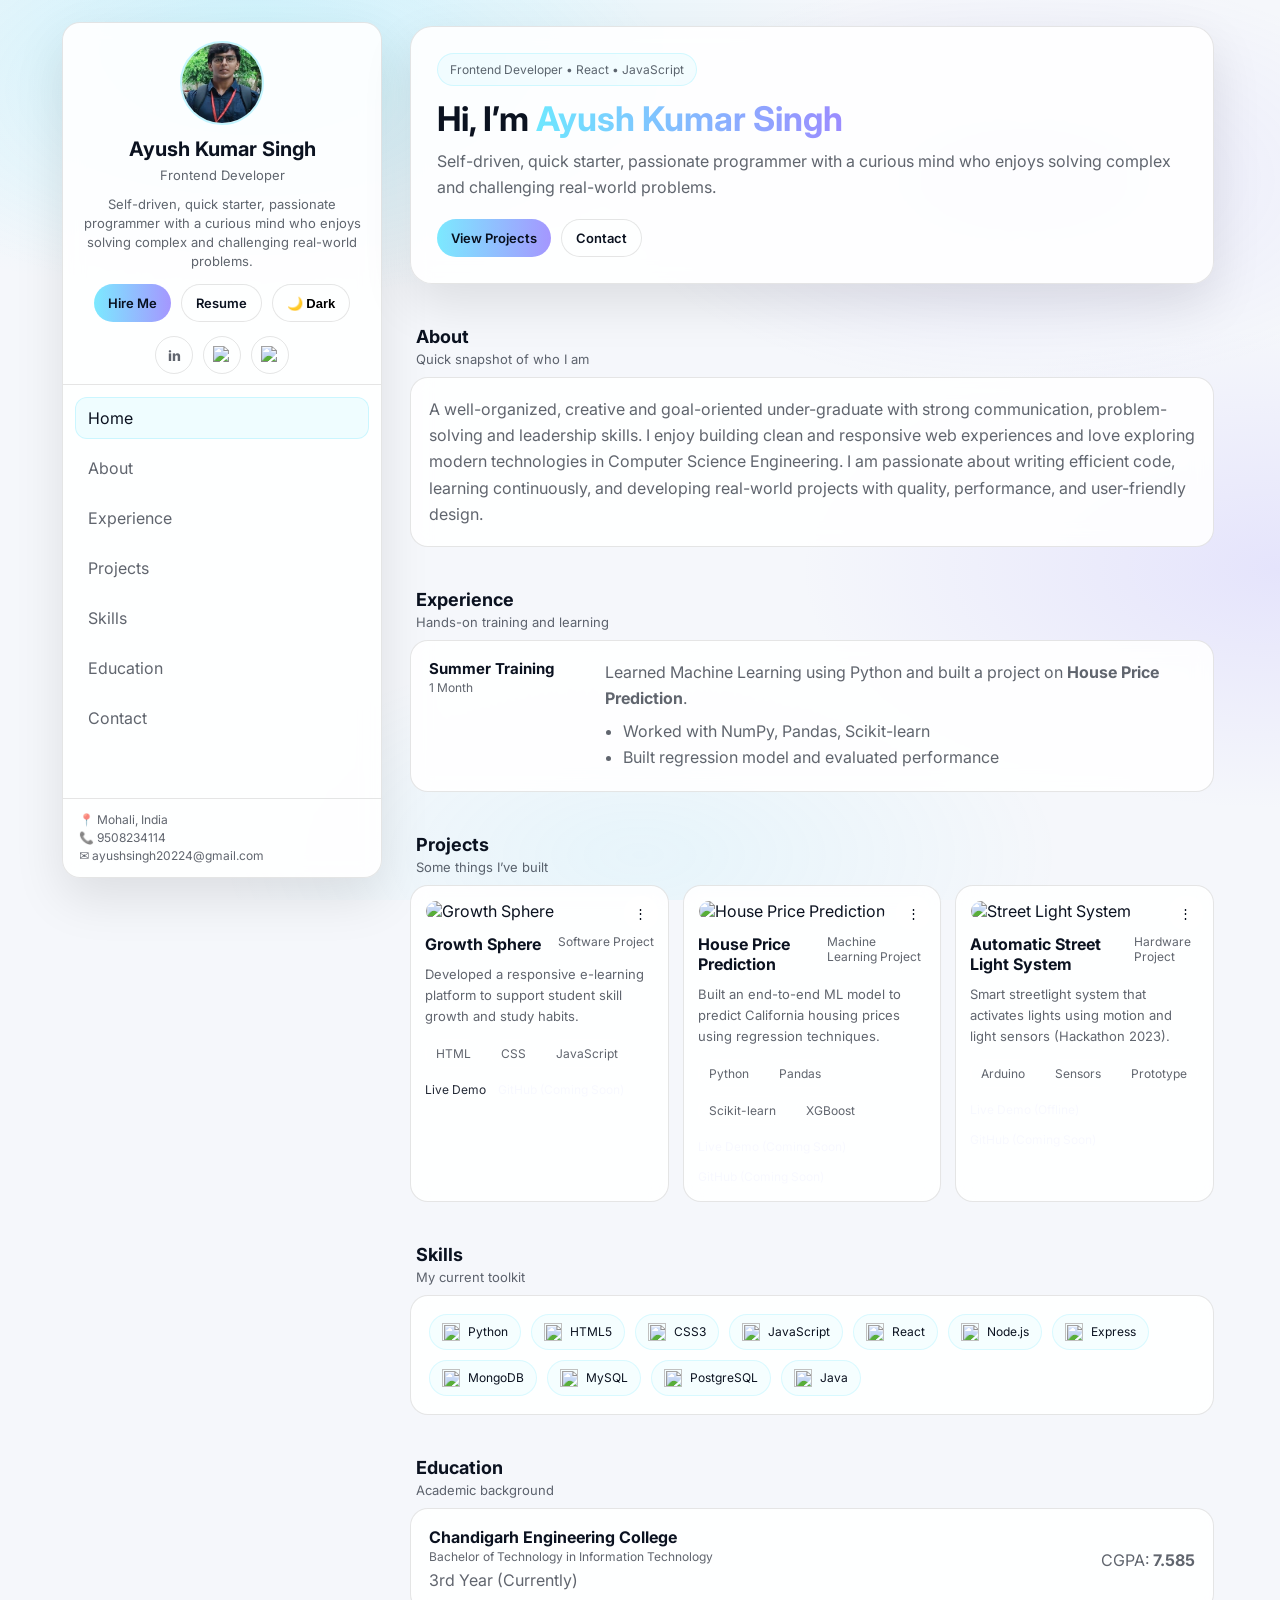
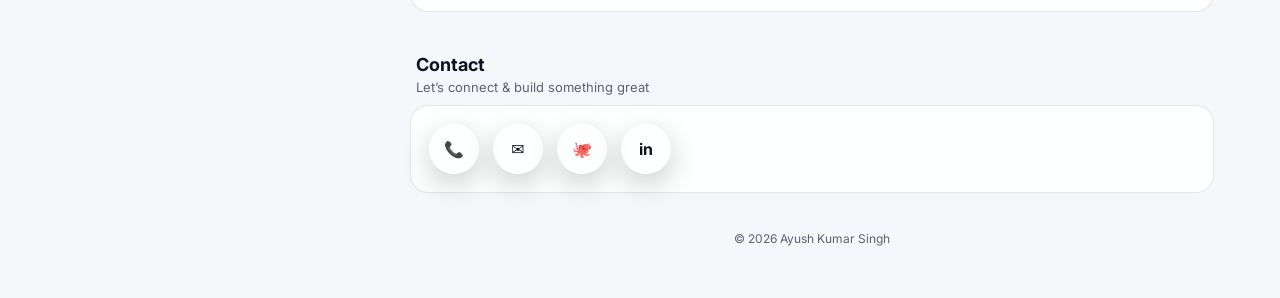
==== commit f3a18c35: "Add splash loader to index.html" ====
--- a/index.html
+++ b/index.html
@@ -13,6 +13,9 @@
 </head>
 
 <body>
+  <div id="splashLoader" class="splash-loader">
+  <div class="splash-blob"></div>
+</div>
   <header class="mobile-header">
     <div class="mobile-left">
       <div class="mobile-avatar"></div>
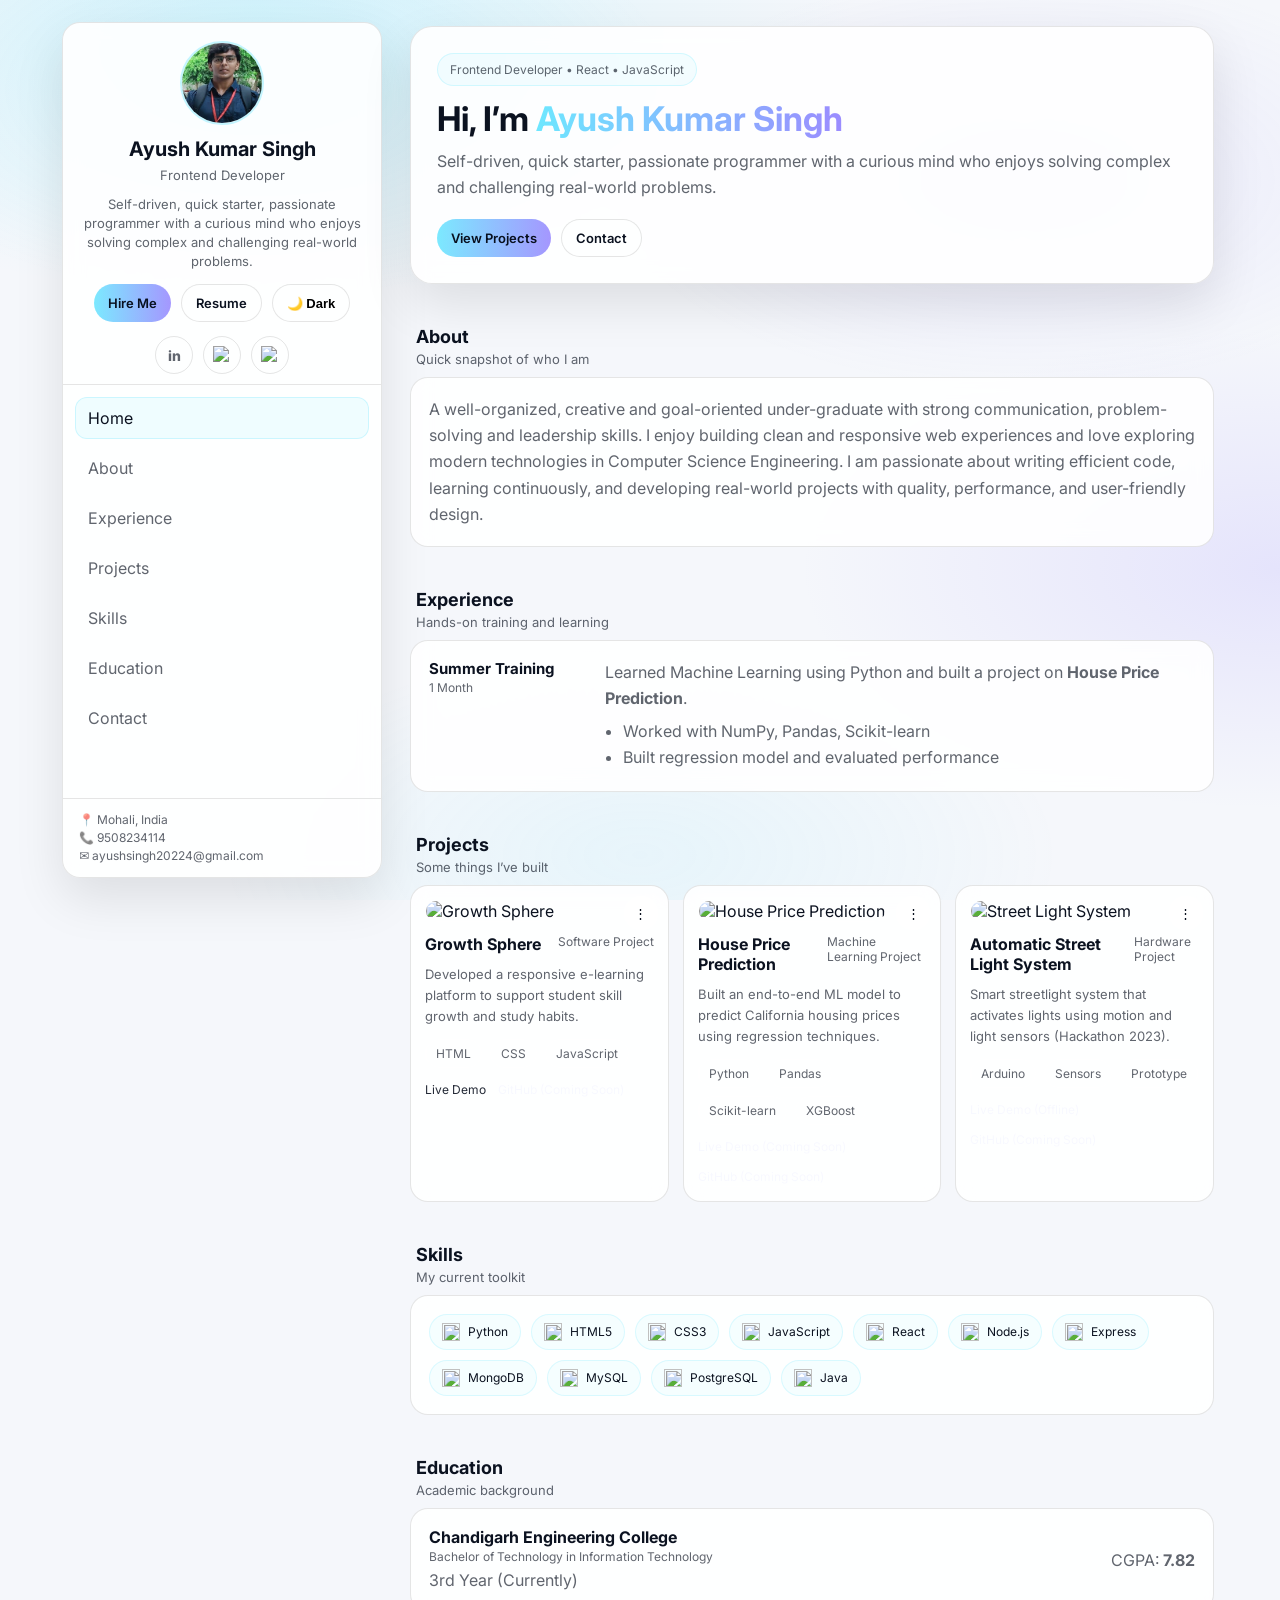
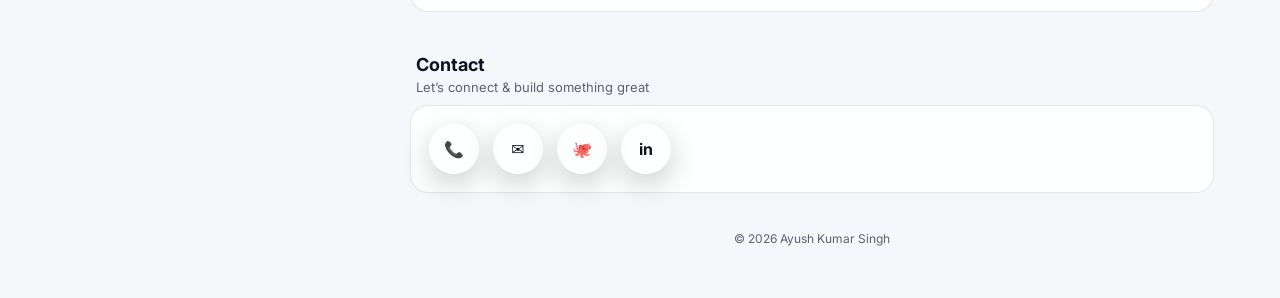
==== commit 4271fce3: "Update CGPA from 7.585 to 7.82" ====
--- a/index.html
+++ b/index.html
@@ -271,7 +271,7 @@
             <p>3rd Year (Currently)</p>
           </div>
           <div class="edu-right">
-            <p class="cgpa">CGPA: <b>7.585</b></p>
+            <p class="cgpa">CGPA: <b>7.82</b></p>
           </div>
         </div>
       </section>
--- a/style.css
+++ b/style.css
@@ -737,3 +737,49 @@
 .hero-card{
   background: linear-gradient(180deg, rgba(255,255,255,0.08), rgba(255,255,255,0.05));
 }
+.splash-loader{
+  position: fixed;
+  inset: 0;
+  background: rgba(0,0,0,0.08); /* light overlay */
+  backdrop-filter: blur(10px);
+  -webkit-backdrop-filter: blur(10px);
+  display: grid;
+  place-items: center;
+  z-index: 9999;
+  opacity: 1;
+  transition: opacity 0.5s ease;
+}
+
+.splash-loader.hide{
+  opacity: 0;
+  pointer-events: none;
+}
+
+.splash-blob{
+  width: 180px;
+  height: 180px;
+  background: linear-gradient(135deg, #6ee7ff, #9b8cff);
+  border-radius: 50%;
+  filter: blur(0px);
+  animation: blobMorph 1.1s ease-in-out infinite;
+  box-shadow: 0 0 60px rgba(110,231,255,0.45);
+}
+
+@keyframes blobMorph{
+  0%{
+    transform: scale(1);
+    border-radius: 50% 50% 50% 50%;
+  }
+  35%{
+    transform: scale(1.12);
+    border-radius: 60% 40% 55% 45%;
+  }
+  70%{
+    transform: scale(0.95);
+    border-radius: 45% 55% 35% 65%;
+  }
+  100%{
+    transform: scale(1);
+    border-radius: 50% 50% 50% 50%;
+  }
+}
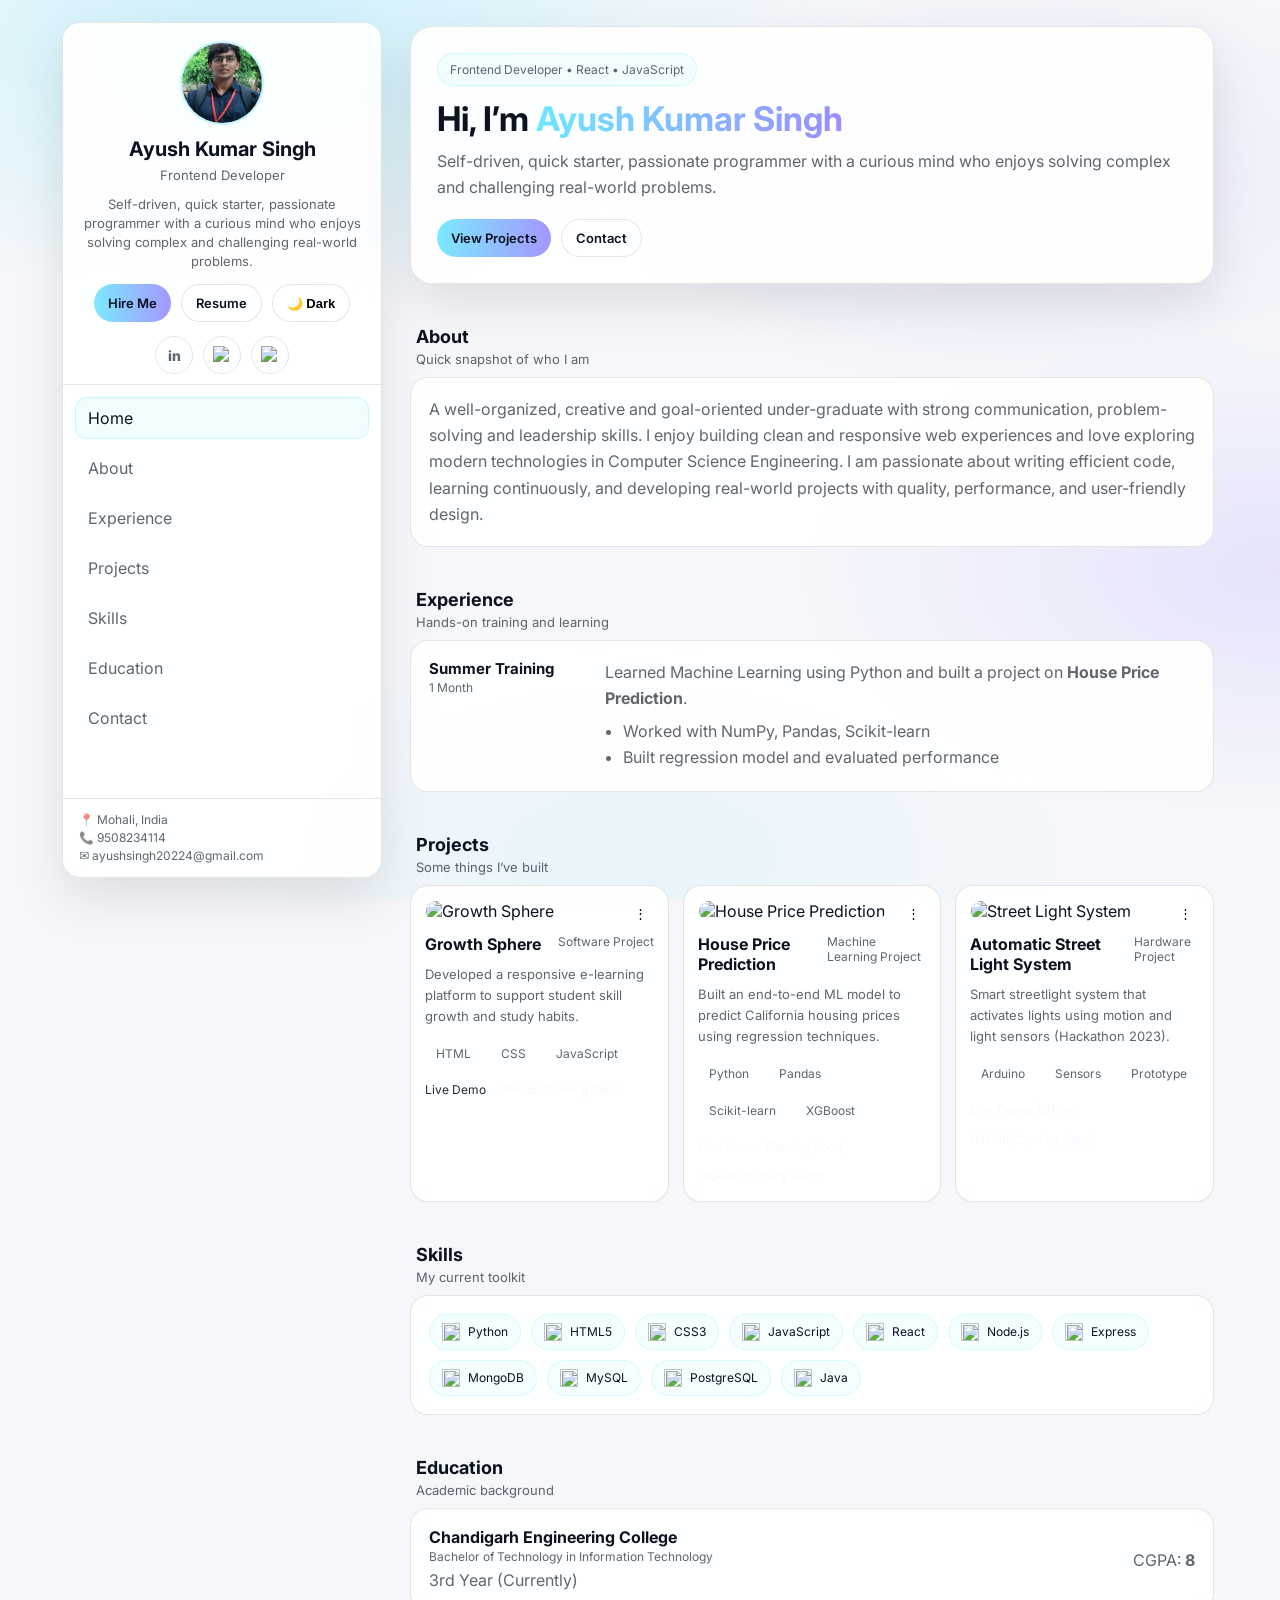
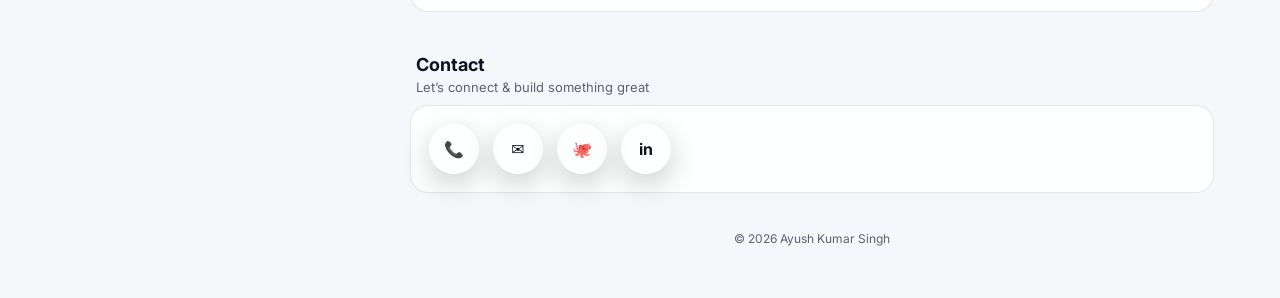
==== commit 62968f53: "Update CGPA from 7.82 to 8" ====
--- a/index.html
+++ b/index.html
@@ -271,7 +271,7 @@
             <p>3rd Year (Currently)</p>
           </div>
           <div class="edu-right">
-            <p class="cgpa">CGPA: <b>7.82</b></p>
+            <p class="cgpa">CGPA: <b>8</b></p>
           </div>
         </div>
       </section>
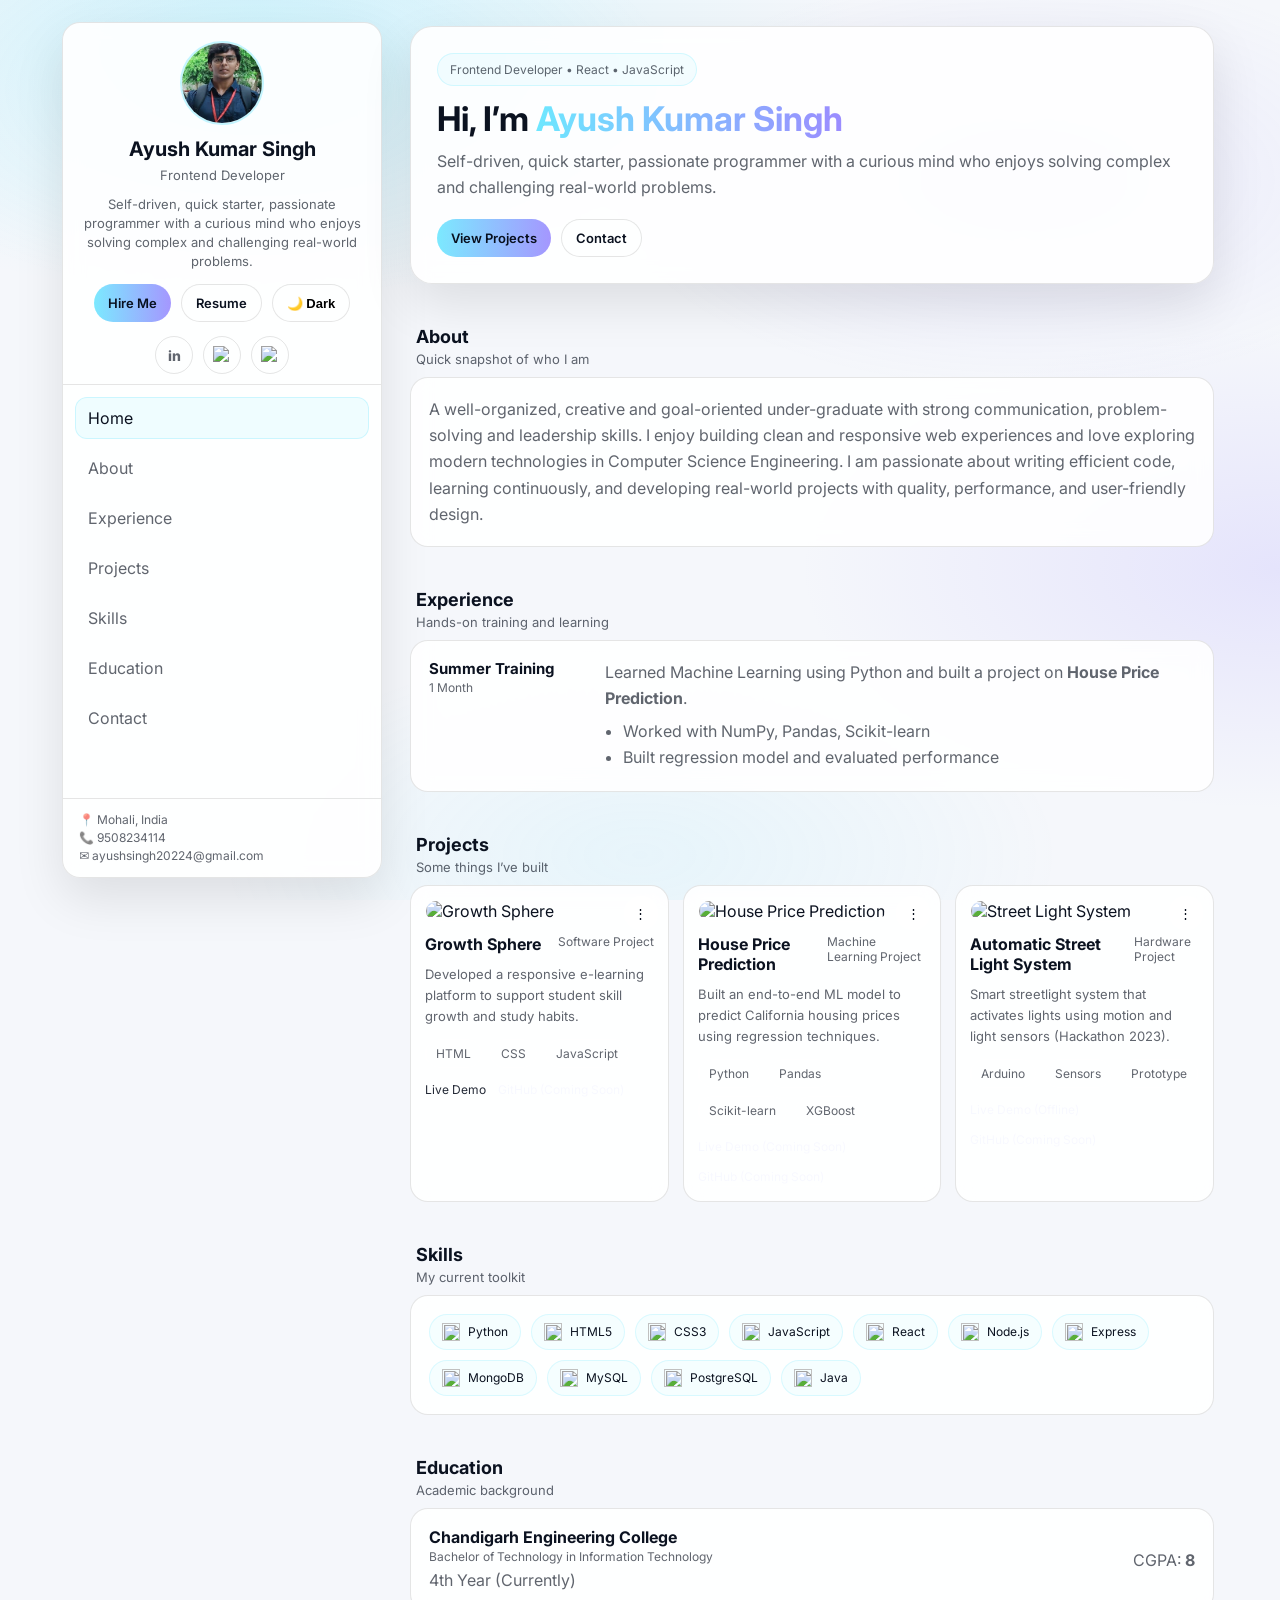
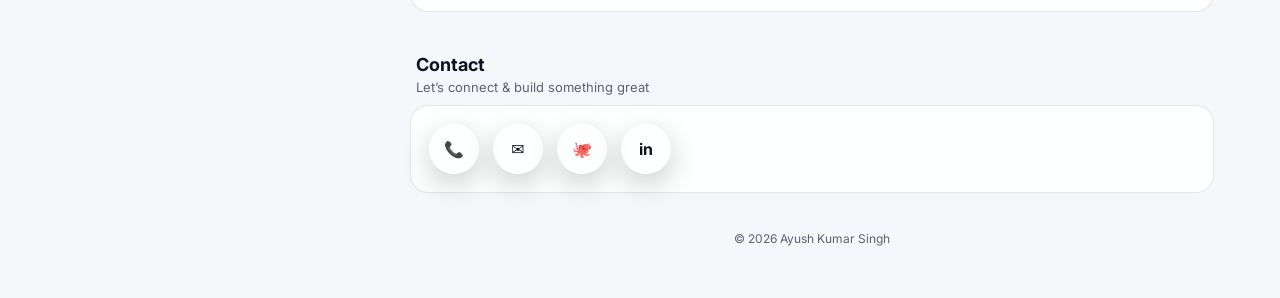
==== commit d7bde18f: "Update education year from 3rd to 4th Year" ====
--- a/index.html
+++ b/index.html
@@ -268,7 +268,7 @@
           <div>
             <h4>Chandigarh Engineering College</h4>
             <p class="muted">Bachelor of Technology in Information Technology</p>
-            <p>3rd Year (Currently)</p>
+            <p>4th Year (Currently)</p>
           </div>
           <div class="edu-right">
             <p class="cgpa">CGPA: <b>8</b></p>
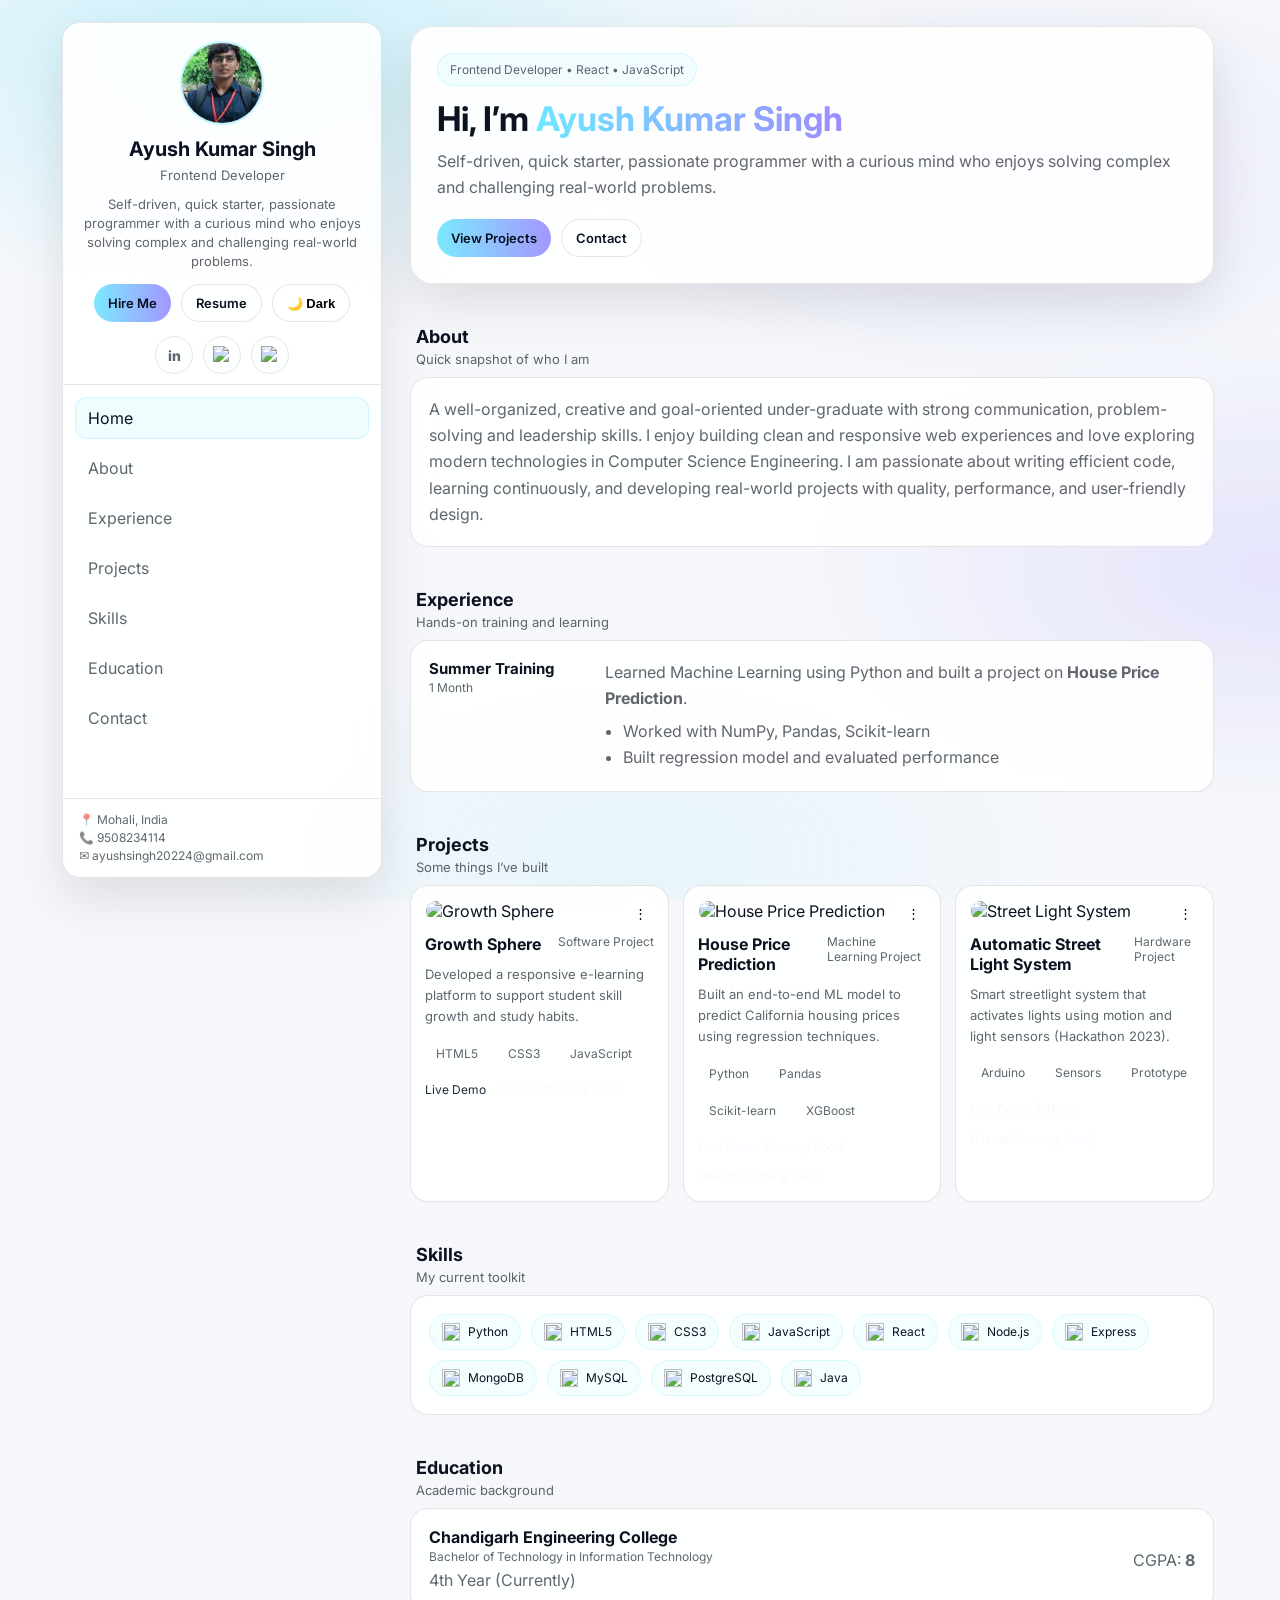
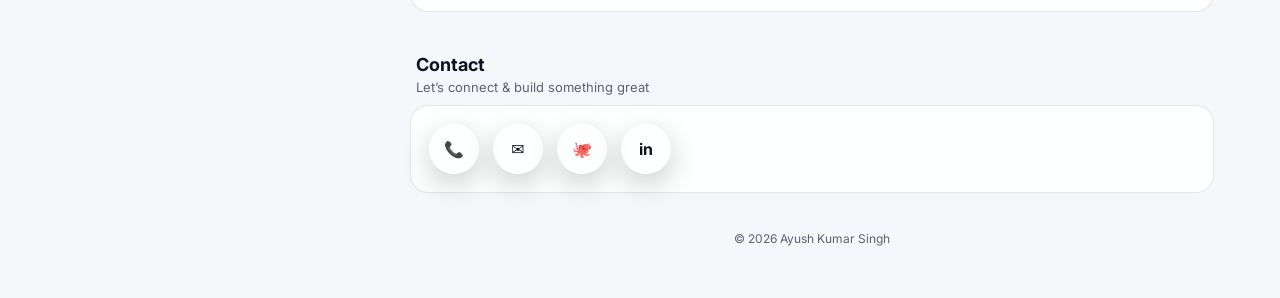
==== commit 5044a3f5: "Replace HTML and CSS tags with HTML5 and CSS3 Updated technology tags to reflect HTML5 and CSS3." ====
--- a/index.html
+++ b/index.html
@@ -166,8 +166,8 @@
             </p>
 
             <div class="tags">
-              <span class="tag">HTML</span>
-              <span class="tag">CSS</span>
+              <span class="tag">HTML5</span>
+              <span class="tag">CSS3</span>
               <span class="tag">JavaScript</span>
             </div>
 
